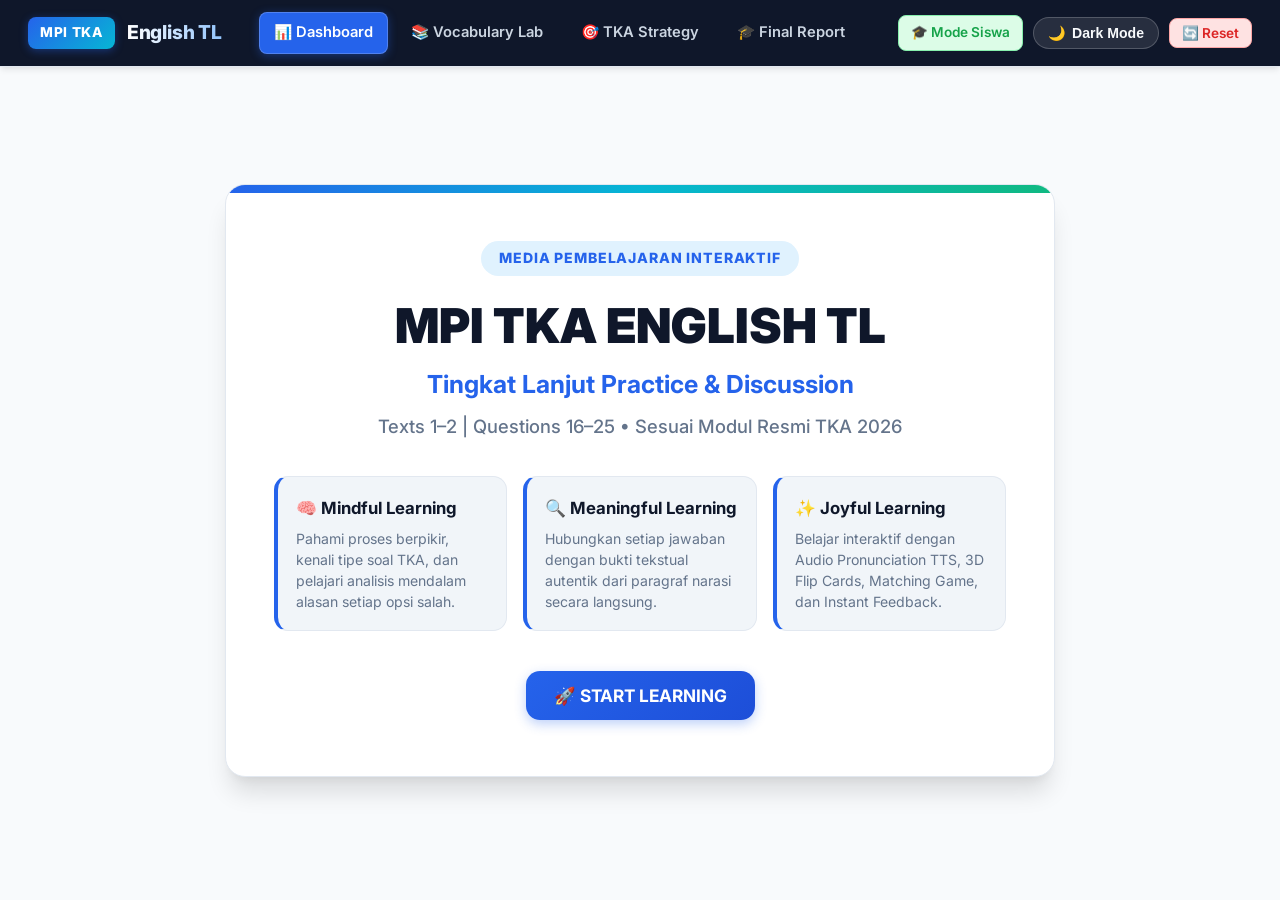
==== index.html @ 9b17f7eb "Initial commit: MPI TKA English TL 2026" ====
<!DOCTYPE html>
<html lang="en" data-theme="light">
<head>
  <meta charset="UTF-8">
  <meta name="viewport" content="width=device-width, initial-scale=1.0">
  <title>MPI TKA ENGLISH TL — Tingkat Lanjut Practice & Discussion (Texts 1–2 | Questions 16–25)</title>
  <meta name="description" content="Media Pembelajaran Interaktif (MPI) TKA Bahasa Inggris Tingkat Lanjut (TL) SMA dengan Kunci Resmi, Bukti Tekstual, dan Analisis Pengecoh Lengkap.">
  
  <!-- Google Fonts: Inter & Merriweather -->
  <link rel="preconnect" href="https://fonts.googleapis.com">
  <link rel="preconnect" href="https://fonts.gstatic.com" crossorigin>
  <link href="https://fonts.googleapis.com/css2?family=Inter:wght@400;500;600;700;800;900&family=Merriweather:ital,wght@0,300;0,400;0,700;1,300;1,400&display=swap" rel="stylesheet">
  
  <!-- Stylesheet -->
  <link rel="stylesheet" href="style.css">
</head>
<body>
  <div class="app-container">
    
    <!-- ==========================================
         TOP NAVIGATION BAR
    ========================================== -->
    <header class="navbar">
      <div class="nav-brand" onclick="setView('dashboard')">
        <span class="brand-badge">MPI TKA</span>
        <span class="brand-title">English TL</span>
      </div>

      <nav>
        <ul class="nav-links">
          <li class="nav-item active" data-view="dashboard" onclick="setView('dashboard')">📊 Dashboard</li>
          <li class="nav-item" data-view="vocab_lab" onclick="setView('vocab_lab')">📚 Vocabulary Lab</li>
          <li class="nav-item" data-view="tka_strategy" onclick="setView('tka_strategy')">🎯 TKA Strategy</li>
          <li class="nav-item" data-view="final_review" onclick="setView('final_review')">🎓 Final Report</li>
        </ul>
      </nav>

      <div class="nav-actions">
        <!-- Switch to Student Mode -->
        <a href="student.html" class="btn btn-success btn-sm" title="Buka Lembar Kerja Mode Siswa (Tanpa Kunci Jawaban & dengan Kolom Alasan)">🎓 Mode Siswa</a>
        <!-- Dark/Light Mode Switcher -->
        <button class="btn-theme-toggle" id="btn-theme-toggle" onclick="toggleTheme()">
          <span id="theme-icon">🌙</span> <span id="theme-label">Dark Mode</span>
        </button>
        <button class="btn btn-danger btn-sm" onclick="openResetModal()">🔄 Reset</button>
      </div>
    </header>

    <!-- ==========================================
         MAIN CONTENT VIEWS
    ========================================== -->
    <main class="main-view">

      <!-- 1. LANDING PAGE VIEW -->
      <section id="view-landing" class="view-section active">
        <div class="hero-container">
          <div class="hero-card">
            <span class="hero-subtitle-tag">MEDIA PEMBELAJARAN INTERAKTIF</span>
            <h1 class="hero-title">MPI TKA ENGLISH TL</h1>
            <h2 class="hero-subtitle">Tingkat Lanjut Practice & Discussion</h2>
            <p class="hero-scope">Texts 1–2 | Questions 16–25 • Sesuai Modul Resmi TKA 2026</p>

            <div class="hero-features-grid">
              <div class="hero-feature-item">
                <h4>🧠 Mindful Learning</h4>
                <p>Pahami proses berpikir, kenali tipe soal TKA, dan pelajari analisis mendalam alasan setiap opsi salah.</p>
              </div>
              <div class="hero-feature-item">
                <h4>🔍 Meaningful Learning</h4>
                <p>Hubungkan setiap jawaban dengan bukti tekstual autentik dari paragraf narasi secara langsung.</p>
              </div>
              <div class="hero-feature-item">
                <h4>✨ Joyful Learning</h4>
                <p>Belajar interaktif dengan Audio Pronunciation TTS, 3D Flip Cards, Matching Game, dan Instant Feedback.</p>
              </div>
            </div>

            <div>
              <button class="btn btn-primary btn-lg" onclick="setView('dashboard')">
                🚀 START LEARNING
              </button>
            </div>
          </div>
        </div>
      </section>

      <!-- 2. DASHBOARD VIEW -->
      <section id="view-dashboard" class="view-section">
        
        <!-- Welcome Hero Banner -->
        <div class="dashboard-hero-banner">
          <div>
            <div class="dash-banner-title">Welcome to MPI TKA English TL (Tingkat Lanjut)</div>
            <p class="dash-banner-subtitle">Kuasai analisis teks TKA Bahasa Inggris Tingkat Lanjut dengan antarmuka side-by-side: teks bacaan di kiri dan soal latihan langsung di kanan.</p>
          </div>
          <div>
            <button class="btn btn-primary btn-lg" style="background: white; color: #1e3a8a;" onclick="openTextWorkspace(1)">
              📖 Start with Text 1 →
            </button>
          </div>
        </div>

        <!-- Developer & Academic Profile Card (Top Position) -->
        <div class="developer-profile-card">
          <div class="dev-profile-header">
            <div class="dev-avatar-box">👨‍🏫</div>
            <div>
              <div class="dev-badge-row">
                <span class="badge badge-blue">Lead Developer & English Assessment Specialist</span>
                <span class="badge badge-green">Certified Educator (Gr.)</span>
              </div>
              <h3 class="dev-name">Muhammad Falahaen Jiddan, M.Pd. Gr.</h3>
              <p class="dev-role">Master of English Education • Instructional Technology Designer</p>
            </div>
          </div>

          <div class="dev-details-grid">
            <div class="dev-detail-item">
              <div class="dev-detail-icon">🏫</div>
              <div>
                <div class="dev-detail-label">Institution / School</div>
                <div class="dev-detail-value">SMA Plus PGRI Cibinong & SMA Plus PGRI Cibinong (Reguler)</div>
              </div>
            </div>

            <div class="dev-detail-item">
              <div class="dev-detail-icon">🎯</div>
              <div>
                <div class="dev-detail-label">Subject & Program</div>
                <div class="dev-detail-value">TKA SMA English Wajib — Narrative Text Competency</div>
              </div>
            </div>

            <div class="dev-detail-item">
              <div class="dev-detail-icon">💡</div>
              <div>
                <div class="dev-detail-label">Pedagogical Framework</div>
                <div class="dev-detail-value">Mindful, Meaningful & Joyful Interactive Learning (HOTS-Aligned)</div>
              </div>
            </div>
          </div>

          <div class="dev-bio-quote">
            "Designed to empower senior high school students with systematic reading strategies, in-depth textual evidence verification, and authentic TKA question mastery through modern interactive technology."
          </div>
        </div>

        <!-- Direct Hub Cards: Vocab Lab & TKA Strategy -->
        <div class="dash-hub-grid">
          <div class="dash-hub-card" onclick="setView('vocab_lab')">
            <div class="hub-card-left">
              <div class="hub-icon-box">📚</div>
              <div>
                <h3 style="font-size: 1.25rem; font-weight: 800; color: var(--text-main); margin-bottom: 4px;">Vocabulary Lab</h3>
                <p style="font-size: 0.9rem; color: var(--text-muted);">60 Kosakata sulit dari Text 1–4, Audio Pengucapan, Flip Cards & Matching Game.</p>
              </div>
            </div>
            <span class="btn btn-outline btn-sm">Open Lab →</span>
          </div>

          <div class="dash-hub-card" onclick="setView('tka_strategy')">
            <div class="hub-card-left">
              <div class="hub-icon-box" style="background: var(--accent-amber-light); color: var(--accent-amber);">🎯</div>
              <div>
                <h3 style="font-size: 1.25rem; font-weight: 800; color: var(--text-main); margin-bottom: 4px;">TKA Strategy Guide</h3>
                <p style="font-size: 0.9rem; color: var(--text-muted);">12 Formula & metode sistematis menjawab tipe soal TKA Narrative.</p>
              </div>
            </div>
            <span class="btn btn-outline btn-sm">View Strategy →</span>
          </div>
        </div>

        <!-- Global Stats Overview -->
        <div class="overview-stats-grid">
          <div class="stat-card">
            <div class="stat-icon">📝</div>
            <div>
              <div class="stat-val" id="stat-total-questions">0/25</div>
              <div class="stat-label">Questions Completed</div>
            </div>
          </div>
          <div class="stat-card">
            <div class="stat-icon">🎯</div>
            <div>
              <div class="stat-val" id="stat-total-accuracy">0%</div>
              <div class="stat-label">Overall Accuracy</div>
            </div>
          </div>
          <div class="stat-card">
            <div class="stat-icon">📖</div>
            <div>
              <div class="stat-val">4 Texts</div>
              <div class="stat-label">Narrative Text Sets</div>
            </div>
          </div>
          <div class="stat-card">
            <div class="stat-icon">📚</div>
            <div>
              <div class="stat-val">60 Words</div>
              <div class="stat-label">Vocabulary Bank</div>
            </div>
          </div>
        </div>

        <!-- 4 Text Modules Grid -->
        <div class="text-cards-grid" id="dashboard-text-cards">
          <!-- Dynamically injected text cards -->
        </div>

        <!-- Learning Modes Hub -->
        <div class="mode-triggers-grid">
          <div>
            <h3 style="font-size: 1.2rem; font-weight: 800; color: var(--text-main); margin-bottom: 4px;">🚀 Complete Exam & Challenge Hub</h3>
            <p style="font-size: 0.92rem; color: var(--text-muted);">Kerjakan simulasi ujian penuh (25 soal), acak urutan soal, atau fokus mendalami soal yang pernah salah.</p>
          </div>
          <div style="display: flex; gap: 12px; flex-wrap: wrap;">
            <button class="btn btn-outline" onclick="startTestMode('random')">🎲 Random Mode</button>
            <button class="btn btn-outline" onclick="startTestMode('review_mistakes')">⚠️ Review Mistakes</button>
            <button class="btn btn-primary" onclick="startTestMode('full_test')">⏱️ Full Test (25 Qs)</button>
          </div>
        </div>

      </section>

      <!-- 3. SIDE-BY-SIDE TEXT WORKSPACE (LEFT: READ TEXT | RIGHT: PRACTICE QUESTIONS) -->
      <section id="view-text_workspace" class="view-section">
        
        <!-- Top Toolbar -->
        <div class="workspace-top-bar">
          <div style="display: flex; align-items: center; gap: 14px;">
            <button class="btn btn-secondary btn-sm" onclick="setView('dashboard')">← Dashboard</button>
            <div id="workspace-text-title" style="font-size: 1.15rem; font-weight: 800; color: var(--text-main);"></div>
          </div>

          <div style="display: flex; align-items: center; gap: 12px;">
            <div class="font-size-control-group">
              <span style="font-size: 0.8rem; font-weight: 700; color: var(--text-muted); margin-right: 4px;">Text Size:</span>
              <button class="btn-font-ctrl" onclick="changeFontSize(-1)">A-</button>
              <button class="btn-font-ctrl" onclick="changeFontSize(0)">Default</button>
              <button class="btn-font-ctrl" onclick="changeFontSize(1)">A+</button>
              <button class="btn-font-ctrl" onclick="toggleFontFamily()" style="margin-left: 6px;">Font: <span id="font-family-label">Serif</span></button>
            </div>
          </div>
        </div>

        <!-- Split Grid Container -->
        <div class="workspace-split-container">
          
          <!-- LEFT PANEL: READING TEXT -->
          <div class="workspace-left-panel" id="workspace-left-reading-panel">
            <h2 class="reading-article-title" id="ws-reading-title"></h2>
            <div class="reading-citation" id="ws-reading-citation"></div>
            <div id="ws-reading-content">
              <!-- Paragraphs injected here -->
            </div>
          </div>

          <!-- RIGHT PANEL: PRACTICE QUESTIONS & INSTANT FEEDBACK -->
          <div class="workspace-right-panel" id="workspace-right-practice-panel">
            
            <div class="practice-header-bar">
              <span style="font-weight: 800; color: var(--text-main); font-size: 1.05rem;">Questions:</span>
              <div class="practice-q-nav" id="ws-practice-q-nav">
                <!-- Pills injected -->
              </div>
            </div>

            <!-- Main Question Canvas -->
            <div id="ws-practice-canvas">
              <!-- Question or Review Injected -->
            </div>

          </div>

        </div>
      </section>

      <!-- 4. GLOBAL VOCABULARY LAB VIEW -->
      <section id="view-vocab_lab" class="view-section">
        <div class="global-vocab-container">
          
          <div style="background: var(--bg-card); padding: 24px 30px; border-radius: 14px; border: 1px solid var(--border-color); display: flex; justify-content: space-between; align-items: center; flex-wrap: wrap; gap: 16px;">
            <div>
              <h2 style="font-size: 1.6rem; font-weight: 900; color: var(--text-main); margin-bottom: 4px;">📚 Vocabulary Lab</h2>
              <p style="font-size: 0.95rem; color: var(--text-muted);">Eksplorasi 60 kosakata pilihan dari Text 1 hingga Text 4 lengkap dengan audio pengucapan & latihan interaktif.</p>
            </div>
            <button class="btn btn-secondary btn-sm" onclick="setView('dashboard')">← Back to Dashboard</button>
          </div>

          <!-- Filter by Text -->
          <div class="vocab-filter-pills">
            <button class="vocab-filter-pill active" data-textfilter="all" onclick="filterVocabByText('all')">All Texts (60 Words)</button>
            <button class="vocab-filter-pill" data-textfilter="1" onclick="filterVocabByText(1)">Text 1: Naka Cave (15)</button>
            <button class="vocab-filter-pill" data-textfilter="2" onclick="filterVocabByText(2)">Text 2: Miller's Daughter (15)</button>
            <button class="vocab-filter-pill" data-textfilter="3" onclick="filterVocabByText(3)">Text 3: Nightingale & Owl (15)</button>
            <button class="vocab-filter-pill" data-textfilter="4" onclick="filterVocabByText(4)">Text 4: Descent of Inanna (15)</button>
          </div>

          <!-- Activity Nav -->
          <div class="vocab-activity-nav">
            <button class="vocab-mode-btn active" data-mode="flipcard" onclick="setGlobalVocabActivity('flipcard')">🎴 Activity 1: Flip Cards</button>
            <button class="vocab-mode-btn" data-mode="matching" onclick="setGlobalVocabActivity('matching')">🧩 Activity 2: Match the Word</button>
            <button class="vocab-mode-btn" data-mode="context" onclick="setGlobalVocabActivity('context')">💡 Activity 3: Context Challenge</button>
            <button class="vocab-mode-btn" data-mode="list" onclick="setGlobalVocabActivity('list')">📋 Word Master Table</button>
          </div>

          <!-- Content Canvas -->
          <div id="global-vocab-content-area"></div>

        </div>
      </section>

      <!-- 5. GLOBAL TKA STRATEGY VIEW -->
      <section id="view-tka_strategy" class="view-section">
        <div class="strategy-container">
          
          <div style="background: var(--bg-card); padding: 24px 30px; border-radius: 14px; border: 1px solid var(--border-color); display: flex; justify-content: space-between; align-items: center; flex-wrap: wrap; gap: 16px;">
            <div>
              <h2 style="font-size: 1.6rem; font-weight: 900; color: var(--text-main); margin-bottom: 4px;">🎯 TKA Strategy & Question Formulas</h2>
              <p style="font-size: 0.95rem; color: var(--text-muted);">Panduan metode dan formula berpikir sistematis untuk 12 jenis soal TKA Bahasa Inggris SMA.</p>
            </div>
            <button class="btn btn-secondary btn-sm" onclick="setView('dashboard')">← Back to Dashboard</button>
          </div>

          <div class="strategy-grid" id="global-strategy-cards-container">
            <!-- 12 Strategy cards injected here -->
          </div>

        </div>
      </section>

      <!-- 6. FINAL TKA REVIEW & REPORT -->
      <section id="view-final_review" class="view-section">
        <div id="final-review-container">
          <!-- Injected dynamically -->
        </div>
      </section>

      <!-- 7. FULL TEST / CHALLENGE MODE -->
      <section id="view-full_test" class="view-section">
        <div id="full-test-container" style="max-width: 980px; margin: 0 auto;">
          <!-- Injected dynamically -->
        </div>
      </section>

    </main>

    <!-- ==========================================
         MODALS & OVERLAYS
    ========================================== -->
    <div class="modal-overlay" id="reset-confirm-modal">
      <div class="modal-content">
        <h3 style="font-size: 1.35rem; font-weight: 800; color: var(--accent-red); margin-bottom: 12px;">⚠️ Reset Learning Progress?</h3>
        <p style="font-size: 0.95rem; color: var(--text-secondary); margin-bottom: 24px; line-height: 1.6;">
          Are you sure you want to reset all your learning progress, answered questions, and scores? This action cannot be undone.
        </p>
        <div style="display: flex; justify-content: flex-end; gap: 12px;">
          <button class="btn btn-secondary" onclick="closeModal('reset-confirm-modal')">Cancel</button>
          <button class="btn btn-danger" onclick="confirmResetProgress()">Yes, Reset Everything</button>
        </div>
      </div>
    </div>

    <div class="modal-overlay" id="generic-modal">
      <div class="modal-content" style="max-width: 760px;">
        <div style="display: flex; justify-content: space-between; align-items: center; margin-bottom: 16px;">
          <h3 id="generic-modal-title" style="font-size: 1.3rem; font-weight: 800; color: var(--text-main);"></h3>
          <button class="btn btn-secondary btn-sm" onclick="closeModal('generic-modal')">✕</button>
        </div>
        <div id="generic-modal-body"></div>
      </div>
    </div>

    <!-- Toast Notification Container -->
    <div class="toast-container" id="toast-container"></div>

  </div>

  <!-- JavaScript Modules -->
  <script src="data.js"></script>
  <script src="app.js"></script>
</body>
</html>
---- style.css ----
/* ==========================================
   MPI TKA BAHASA INGGRIS - NARRATIVE TEXT
   STYLESHEET (style.css)
   Clean, Academic, Modern, Responsive 16:9 UI
   Split Workspace: Text on Left, Questions on Right
========================================== */

:root {
  /* Common Accents */
  --academic-blue: #2563eb;
  --academic-blue-light: #3b82f6;
  --academic-blue-dark: #1d4ed8;
  --accent-cyan: #0ea5e9;
  --accent-cyan-light: #e0f2fe;
  --accent-teal: #0d9488;
  --accent-amber: #d97706;
  --accent-amber-light: #fef3c7;
  --accent-red: #dc2626;
  --accent-red-light: #fee2e2;
  --accent-green: #16a34a;
  --accent-green-light: #dcfce7;
  --accent-purple: #9333ea;
  --accent-purple-light: #f3e8ff;

  /* LIGHT THEME VARIABLES */
  --bg-main: #f8fafc;
  --bg-card: #ffffff;
  --bg-card-alt: #f1f5f9;
  --bg-card-hover: #f8fafc;
  --bg-nav: #0f172a;
  --border-color: #e2e8f0;
  --border-focus: #3b82f6;

  --text-main: #0f172a;
  --text-secondary: #334155;
  --text-muted: #64748b;
  --text-light: #f8fafc;

  --reading-bg: #ffffff;
  --reading-text: #1e293b;
  --reading-border: #e2e8f0;
  --reading-p-num-bg: #e0f2fe;
  --reading-p-num-text: #0369a1;

  --shadow-sm: 0 1px 3px rgba(0,0,0,0.06), 0 1px 2px rgba(0,0,0,0.04);
  --shadow-md: 0 4px 6px -1px rgba(0,0,0,0.08), 0 2px 4px -2px rgba(0,0,0,0.05);
  --shadow-lg: 0 10px 15px -3px rgba(0,0,0,0.1), 0 4px 6px -4px rgba(0,0,0,0.05);
  --shadow-xl: 0 20px 25px -5px rgba(0,0,0,0.12), 0 8px 10px -6px rgba(0,0,0,0.06);

  --radius-sm: 8px;
  --radius-md: 14px;
  --radius-lg: 20px;
  --radius-full: 9999px;

  --font-sans: 'Inter', -apple-system, BlinkMacSystemFont, 'Segoe UI', Roboto, Helvetica, Arial, sans-serif;
  --font-serif: 'Merriweather', Georgia, serif;
}

/* ==========================================
   DARK THEME VARIABLES
========================================== */
[data-theme="dark"] {
  --bg-main: #0b0f19;
  --bg-card: #131b2e;
  --bg-card-alt: #1e293b;
  --bg-card-hover: #1c263c;
  --bg-nav: #070a12;
  --border-color: #27354f;
  --border-focus: #60a5fa;

  --text-main: #f1f5f9;
  --text-secondary: #cbd5e1;
  --text-muted: #94a3b8;
  --text-light: #ffffff;

  --reading-bg: #111827;
  --reading-text: #f3f4f6;
  --reading-border: #1f2937;
  --reading-p-num-bg: #1e3a8a;
  --reading-p-num-text: #93c5fd;

  --accent-cyan-light: #082f49;
  --accent-amber-light: #451a03;
  --accent-red-light: #450a0a;
  --accent-green-light: #052e16;
  --accent-purple-light: #3b0764;

  --shadow-sm: 0 1px 3px rgba(0,0,0,0.4);
  --shadow-md: 0 4px 8px rgba(0,0,0,0.5);
  --shadow-lg: 0 10px 20px rgba(0,0,0,0.6);
  --shadow-xl: 0 20px 30px rgba(0,0,0,0.7);
}

* {
  margin: 0;
  padding: 0;
  box-sizing: border-box;
  transition: background-color 0.2s ease, border-color 0.2s ease, color 0.2s ease;
}

body {
  font-family: var(--font-sans);
  background-color: var(--bg-main);
  color: var(--text-main);
  line-height: 1.6;
  font-size: 16px;
  overflow-x: hidden;
  -webkit-font-smoothing: antialiased;
}

.app-container {
  min-height: 100vh;
  display: flex;
  flex-direction: column;
}

/* ==========================================
   NAVBAR
========================================== */
.navbar {
  background-color: var(--bg-nav);
  color: var(--text-light);
  padding: 12px 28px;
  display: flex;
  align-items: center;
  justify-content: space-between;
  box-shadow: var(--shadow-md);
  position: sticky;
  top: 0;
  z-index: 100;
  border-bottom: 1px solid var(--border-color);
}

.nav-brand {
  display: flex;
  align-items: center;
  gap: 12px;
  cursor: pointer;
}

.brand-badge {
  background: linear-gradient(135deg, #2563eb, #06b6d4);
  color: white;
  font-weight: 800;
  font-size: 0.85rem;
  padding: 5px 12px;
  border-radius: var(--radius-sm);
  letter-spacing: 0.05em;
  box-shadow: 0 2px 8px rgba(37, 99, 235, 0.4);
}

.brand-title {
  font-size: 1.2rem;
  font-weight: 800;
  letter-spacing: -0.01em;
  background: linear-gradient(90deg, #ffffff, #93c5fd);
  -webkit-background-clip: text;
  -webkit-text-fill-color: transparent;
}

.nav-links {
  display: flex;
  align-items: center;
  gap: 8px;
  list-style: none;
}

.nav-item {
  display: inline-flex;
  align-items: center;
  gap: 6px;
  padding: 8px 14px;
  border-radius: var(--radius-sm);
  color: #cbd5e1;
  font-weight: 600;
  font-size: 0.92rem;
  cursor: pointer;
  border: 1px solid transparent;
  user-select: none;
}

.nav-item:hover {
  color: white;
  background-color: rgba(255, 255, 255, 0.08);
}

.nav-item.active {
  color: white;
  background-color: var(--academic-blue);
  border-color: rgba(255, 255, 255, 0.2);
  box-shadow: 0 2px 10px rgba(37, 99, 235, 0.4);
}

.nav-actions {
  display: flex;
  align-items: center;
  gap: 10px;
}

.btn-theme-toggle {
  background: rgba(255, 255, 255, 0.1);
  color: var(--text-light);
  border: 1px solid rgba(255, 255, 255, 0.2);
  padding: 7px 14px;
  border-radius: var(--radius-full);
  font-size: 0.88rem;
  font-weight: 600;
  cursor: pointer;
  display: inline-flex;
  align-items: center;
  gap: 6px;
}

.btn-theme-toggle:hover {
  background: rgba(255, 255, 255, 0.2);
  transform: translateY(-1px);
}

/* ==========================================
   BUTTONS & BADGES
========================================== */
.btn {
  display: inline-flex;
  align-items: center;
  justify-content: center;
  gap: 8px;
  padding: 10px 18px;
  font-size: 0.95rem;
  font-weight: 600;
  border-radius: var(--radius-md);
  border: none;
  cursor: pointer;
  font-family: inherit;
  user-select: none;
  text-decoration: none;
  transition: all 0.2s cubic-bezier(0.4, 0, 0.2, 1);
}

.btn-primary {
  background: linear-gradient(135deg, #2563eb, #1d4ed8);
  color: white;
  box-shadow: 0 4px 12px rgba(37, 99, 235, 0.3);
}

.btn-primary:hover {
  background: linear-gradient(135deg, #3b82f6, #2563eb);
  transform: translateY(-2px);
  box-shadow: 0 6px 16px rgba(37, 99, 235, 0.45);
}

.btn-secondary {
  background-color: var(--bg-card-alt);
  color: var(--text-main);
  border: 1px solid var(--border-color);
}

.btn-secondary:hover {
  background-color: var(--border-color);
  transform: translateY(-1px);
}

.btn-outline {
  background-color: transparent;
  border: 1.5px solid var(--academic-blue);
  color: var(--academic-blue);
}

.btn-outline:hover {
  background-color: var(--accent-cyan-light);
  transform: translateY(-1px);
}

.btn-danger {
  background-color: var(--accent-red-light);
  color: var(--accent-red);
  border: 1px solid #fca5a5;
}

.btn-danger:hover {
  background-color: #fee2e2;
  transform: translateY(-1px);
}

.btn-success {
  background-color: var(--accent-green-light);
  color: var(--accent-green);
  border: 1px solid #86efac;
}

.btn-success:hover {
  background-color: #bbf7d0;
  transform: translateY(-1px);
}

.btn-sm {
  padding: 6px 12px;
  font-size: 0.85rem;
  border-radius: var(--radius-sm);
}

.btn-lg {
  padding: 14px 28px;
  font-size: 1.08rem;
  border-radius: var(--radius-md);
  font-weight: 700;
}

.badge {
  display: inline-flex;
  align-items: center;
  gap: 5px;
  padding: 4px 10px;
  border-radius: var(--radius-full);
  font-size: 0.78rem;
  font-weight: 700;
  letter-spacing: 0.04em;
  text-transform: uppercase;
}

.badge-blue { background: var(--accent-cyan-light); color: var(--academic-blue); }
.badge-green { background: var(--accent-green-light); color: var(--accent-green); }
.badge-amber { background: var(--accent-amber-light); color: var(--accent-amber); }
.badge-purple { background: var(--accent-purple-light); color: var(--accent-purple); }
.badge-cyan { background: var(--accent-cyan-light); color: #0284c7; }
.badge-gray { background: var(--bg-card-alt); color: var(--text-muted); }

/* ==========================================
   MAIN VIEWS CONTAINER
========================================== */
.main-view {
  flex: 1;
  padding: 24px 32px;
  max-width: 1480px;
  margin: 0 auto;
  width: 100%;
}

.view-section {
  display: none;
  animation: fadeIn 0.25s ease forwards;
}

.view-section.active {
  display: block;
}

@keyframes fadeIn {
  from { opacity: 0; transform: translateY(8px); }
  to { opacity: 1; transform: translateY(0); }
}

/* ==========================================
   LANDING HERO VIEW
========================================== */
.hero-container {
  display: flex;
  flex-direction: column;
  align-items: center;
  justify-content: center;
  text-align: center;
  min-height: calc(100vh - 120px);
  padding: 30px 20px;
}

.hero-card {
  background: var(--bg-card);
  border-radius: var(--radius-lg);
  padding: 56px 48px;
  max-width: 900px;
  box-shadow: var(--shadow-xl);
  border: 1px solid var(--border-color);
  position: relative;
  overflow: hidden;
}

.hero-card::before {
  content: '';
  position: absolute;
  top: 0;
  left: 0;
  right: 0;
  height: 8px;
  background: linear-gradient(90deg, #2563eb, #06b6d4, #10b981);
}

.hero-subtitle-tag {
  display: inline-block;
  background: var(--accent-cyan-light);
  color: var(--academic-blue);
  font-weight: 800;
  font-size: 0.88rem;
  padding: 6px 18px;
  border-radius: var(--radius-full);
  margin-bottom: 22px;
  letter-spacing: 0.06em;
}

.hero-title {
  font-size: 3rem;
  font-weight: 900;
  color: var(--text-main);
  line-height: 1.15;
  margin-bottom: 12px;
}

.hero-subtitle {
  font-size: 1.55rem;
  font-weight: 700;
  color: var(--academic-blue);
  margin-bottom: 8px;
}

.hero-scope {
  font-size: 1.15rem;
  color: var(--text-muted);
  font-weight: 500;
  margin-bottom: 34px;
}

.hero-features-grid {
  display: grid;
  grid-template-columns: repeat(auto-fit, minmax(220px, 1fr));
  gap: 16px;
  margin-bottom: 40px;
  text-align: left;
}

.hero-feature-item {
  background: var(--bg-card-alt);
  padding: 18px;
  border-radius: var(--radius-md);
  border: 1px solid var(--border-color);
  border-left: 4px solid var(--academic-blue);
}

.hero-feature-item h4 {
  font-size: 1.05rem;
  color: var(--text-main);
  margin-bottom: 6px;
}

.hero-feature-item p {
  font-size: 0.88rem;
  color: var(--text-muted);
  line-height: 1.5;
}

/* ==========================================
   DASHBOARD VIEW
========================================== */
.dashboard-hero-banner {
  background: linear-gradient(135deg, #1e3a8a, #0f172a);
  color: white;
  border-radius: var(--radius-lg);
  padding: 32px 36px;
  margin-bottom: 28px;
  box-shadow: var(--shadow-lg);
  display: flex;
  align-items: center;
  justify-content: space-between;
  flex-wrap: wrap;
  gap: 20px;
  position: relative;
  overflow: hidden;
}

.dashboard-hero-banner::after {
  content: '';
  position: absolute;
  top: -50%;
  right: -10%;
  width: 300px;
  height: 300px;
  background: radial-gradient(circle, rgba(56, 189, 248, 0.25) 0%, rgba(56, 189, 248, 0) 70%);
  border-radius: 50%;
}

.dash-banner-title {
  font-size: 1.85rem;
  font-weight: 900;
  margin-bottom: 6px;
  background: linear-gradient(90deg, #ffffff, #93c5fd);
  -webkit-background-clip: text;
  -webkit-text-fill-color: transparent;
}

.dash-banner-subtitle {
  font-size: 1.05rem;
  color: #cbd5e1;
  max-width: 650px;
}

/* Dashboard Quick Hub Cards (Vocab & Strategy Direct Links) */
.dash-hub-grid {
  display: grid;
  grid-template-columns: 1fr 1fr;
  gap: 20px;
  margin-bottom: 30px;
}

.dash-hub-card {
  background: var(--bg-card);
  border-radius: var(--radius-md);
  border: 1px solid var(--border-color);
  padding: 24px 28px;
  display: flex;
  align-items: center;
  justify-content: space-between;
  box-shadow: var(--shadow-sm);
  cursor: pointer;
  transition: transform 0.2s ease, box-shadow 0.2s ease, border-color 0.2s ease;
}

.dash-hub-card:hover {
  transform: translateY(-3px);
  box-shadow: var(--shadow-md);
  border-color: var(--academic-blue);
}

.hub-card-left {
  display: flex;
  align-items: center;
  gap: 18px;
}

.hub-icon-box {
  width: 58px;
  height: 58px;
  border-radius: var(--radius-md);
  display: flex;
  align-items: center;
  justify-content: center;
  font-size: 1.8rem;
  background: var(--accent-cyan-light);
  color: var(--academic-blue);
}

/* Stats Cards */
.overview-stats-grid {
  display: grid;
  grid-template-columns: repeat(auto-fit, minmax(220px, 1fr));
  gap: 20px;
  margin-bottom: 32px;
}

.stat-card {
  background: var(--bg-card);
  padding: 22px 24px;
  border-radius: var(--radius-md);
  border: 1px solid var(--border-color);
  box-shadow: var(--shadow-sm);
  display: flex;
  align-items: center;
  gap: 18px;
  transition: transform 0.2s ease, box-shadow 0.2s ease;
}

.stat-card:hover {
  transform: translateY(-2px);
  box-shadow: var(--shadow-md);
  border-color: var(--academic-blue);
}

.stat-icon {
  width: 56px;
  height: 56px;
  border-radius: var(--radius-md);
  display: flex;
  align-items: center;
  justify-content: center;
  font-size: 1.6rem;
  background: var(--accent-cyan-light);
  color: var(--academic-blue);
  flex-shrink: 0;
}

.stat-val {
  font-size: 1.7rem;
  font-weight: 900;
  color: var(--text-main);
  line-height: 1.1;
}

.stat-label {
  font-size: 0.88rem;
  color: var(--text-muted);
  font-weight: 600;
  margin-top: 2px;
}

/* 4 Text Cards */
.text-cards-grid {
  display: grid;
  grid-template-columns: repeat(auto-fit, minmax(310px, 1fr));
  gap: 24px;
  margin-bottom: 36px;
}

.text-module-card {
  background: var(--bg-card);
  border-radius: var(--radius-md);
  border: 1px solid var(--border-color);
  box-shadow: var(--shadow-md);
  padding: 24px;
  display: flex;
  flex-direction: column;
  justify-content: space-between;
  transition: transform 0.2s ease, box-shadow 0.2s ease, border-color 0.2s ease;
  position: relative;
  overflow: hidden;
}

.text-module-card:hover {
  transform: translateY(-4px);
  box-shadow: var(--shadow-lg);
  border-color: var(--academic-blue);
}

.card-theme-bar {
  position: absolute;
  top: 0;
  left: 0;
  right: 0;
  height: 4px;
}

.theme-bar-1 { background: linear-gradient(90deg, #f59e0b, #ef4444); }
.theme-bar-2 { background: linear-gradient(90deg, #3b82f6, #8b5cf6); }
.theme-bar-3 { background: linear-gradient(90deg, #10b981, #06b6d4); }
.theme-bar-4 { background: linear-gradient(90deg, #ec4899, #6366f1); }

.card-top {
  display: flex;
  justify-content: space-between;
  align-items: center;
  margin-bottom: 12px;
  margin-top: 4px;
}

.text-module-title {
  font-size: 1.25rem;
  font-weight: 800;
  color: var(--text-main);
  margin-bottom: 6px;
  line-height: 1.35;
}

.text-module-genre {
  font-size: 0.82rem;
  color: var(--academic-blue);
  font-weight: 700;
  margin-bottom: 10px;
  text-transform: uppercase;
  letter-spacing: 0.03em;
}

.text-module-excerpt {
  font-size: 0.9rem;
  color: var(--text-secondary);
  line-height: 1.5;
  margin-bottom: 18px;
  font-family: var(--font-serif);
  font-style: italic;
  display: -webkit-box;
  -webkit-line-clamp: 2;
  -webkit-box-orient: vertical;
  overflow: hidden;
}

.card-meta-chips {
  display: flex;
  gap: 8px;
  flex-wrap: wrap;
  margin-bottom: 16px;
}

.meta-chip {
  background: var(--bg-card-alt);
  padding: 4px 10px;
  border-radius: var(--radius-sm);
  font-size: 0.8rem;
  color: var(--text-muted);
  font-weight: 600;
}

.card-progress-bar {
  height: 8px;
  background: var(--bg-card-alt);
  border-radius: var(--radius-full);
  overflow: hidden;
  margin-bottom: 18px;
}

.card-progress-fill {
  height: 100%;
  background: linear-gradient(90deg, #3b82f6, #10b981);
  width: 0%;
  transition: width 0.4s ease;
}

.card-footer {
  display: flex;
  justify-content: space-between;
  align-items: center;
  padding-top: 16px;
  border-top: 1px solid var(--border-color);
  gap: 8px;
}

.mode-triggers-grid {
  background: var(--bg-card);
  border-radius: var(--radius-md);
  padding: 26px 30px;
  border: 1px solid var(--border-color);
  box-shadow: var(--shadow-sm);
  display: flex;
  align-items: center;
  justify-content: space-between;
  flex-wrap: wrap;
  gap: 20px;
}

/* ==========================================
   DEVELOPER & CURRICULUM PROFILE CARD
========================================== */
.developer-profile-card {
  background: var(--bg-card);
  border-radius: var(--radius-lg);
  border: 1px solid var(--border-color);
  box-shadow: var(--shadow-md);
  padding: 32px 36px;
  margin-top: 0;
  margin-bottom: 28px;
  position: relative;
  overflow: hidden;
}

.developer-profile-card::before {
  content: '';
  position: absolute;
  top: 0;
  left: 0;
  right: 0;
  height: 5px;
  background: linear-gradient(90deg, #1d4ed8, #0ea5e9, #10b981);
}

.dev-profile-header {
  display: flex;
  align-items: center;
  gap: 20px;
  flex-wrap: wrap;
  margin-bottom: 24px;
}

.dev-avatar-box {
  width: 70px;
  height: 70px;
  border-radius: var(--radius-md);
  background: linear-gradient(135deg, #1e40af, #0284c7);
  color: white;
  display: flex;
  align-items: center;
  justify-content: center;
  font-size: 2.2rem;
  box-shadow: 0 4px 14px rgba(30, 64, 175, 0.35);
  flex-shrink: 0;
}

.dev-badge-row {
  display: flex;
  gap: 8px;
  flex-wrap: wrap;
  margin-bottom: 6px;
}

.dev-name {
  font-size: 1.45rem;
  font-weight: 900;
  color: var(--text-main);
  margin: 4px 0 3px 0;
  letter-spacing: -0.01em;
}

.dev-role {
  font-size: 0.92rem;
  color: var(--academic-blue);
  font-weight: 700;
}

.dev-details-grid {
  display: grid;
  grid-template-columns: repeat(auto-fit, minmax(260px, 1fr));
  gap: 16px;
  margin-bottom: 22px;
}

.dev-detail-item {
  background: var(--bg-card-alt);
  padding: 16px 20px;
  border-radius: var(--radius-md);
  border: 1px solid var(--border-color);
  display: flex;
  align-items: flex-start;
  gap: 14px;
}

.dev-detail-icon {
  font-size: 1.4rem;
  line-height: 1;
  margin-top: 2px;
}

.dev-detail-label {
  font-size: 0.78rem;
  font-weight: 800;
  color: var(--text-muted);
  text-transform: uppercase;
  letter-spacing: 0.05em;
  margin-bottom: 3px;
}

.dev-detail-value {
  font-size: 0.95rem;
  font-weight: 700;
  color: var(--text-main);
  line-height: 1.45;
}

.dev-bio-quote {
  background: var(--accent-cyan-light);
  border-left: 4px solid var(--academic-blue);
  padding: 16px 20px;
  border-radius: var(--radius-sm);
  font-size: 0.92rem;
  color: var(--text-secondary);
  font-style: italic;
  line-height: 1.6;
}

/* ==========================================
   SIDE-BY-SIDE SPLIT WORKSPACE
   (Left: Read the Text | Right: Practice Questions)
========================================== */
.workspace-top-bar {
  background: var(--bg-card);
  border-radius: var(--radius-md);
  padding: 14px 24px;
  border: 1px solid var(--border-color);
  box-shadow: var(--shadow-sm);
  margin-bottom: 18px;
  display: flex;
  justify-content: space-between;
  align-items: center;
  flex-wrap: wrap;
  gap: 12px;
}

.workspace-split-container {
  display: grid;
  grid-template-columns: 1.15fr 1fr;
  gap: 24px;
  align-items: stretch;
  min-height: calc(100vh - 200px);
}

/* LEFT PANEL: READING TEXT */
.workspace-left-panel {
  background: var(--reading-bg);
  border-radius: var(--radius-md);
  border: 1px solid var(--reading-border);
  box-shadow: var(--shadow-md);
  padding: 32px 36px;
  overflow-y: auto;
  max-height: calc(100vh - 200px);
  position: relative;
}

.reading-top-toolbar {
  display: flex;
  justify-content: space-between;
  align-items: center;
  margin-bottom: 18px;
  padding-bottom: 12px;
  border-bottom: 1px solid var(--border-color);
  flex-wrap: wrap;
  gap: 10px;
}

.font-size-control-group {
  display: flex;
  align-items: center;
  gap: 6px;
  background: var(--bg-card-alt);
  padding: 4px 8px;
  border-radius: var(--radius-sm);
  border: 1px solid var(--border-color);
}

.btn-font-ctrl {
  background: var(--bg-card);
  border: 1px solid var(--border-color);
  color: var(--text-main);
  padding: 3px 10px;
  border-radius: 4px;
  font-weight: 700;
  font-size: 0.85rem;
  cursor: pointer;
}

.btn-font-ctrl:hover {
  background: var(--academic-blue);
  color: white;
  border-color: var(--academic-blue);
}

.reading-article-title {
  font-size: 1.55rem;
  font-weight: 900;
  color: var(--text-main);
  margin-bottom: 6px;
  line-height: 1.3;
}

.reading-citation {
  font-size: 0.85rem;
  color: var(--text-muted);
  font-style: italic;
  margin-bottom: 22px;
}

.reading-paragraph {
  font-family: var(--font-serif);
  font-size: 1.15rem;
  line-height: 1.95;
  color: var(--reading-text);
  margin-bottom: 24px;
  position: relative;
  padding-left: 36px;
}

.p-number {
  position: absolute;
  left: 0;
  top: 4px;
  font-family: var(--font-sans);
  font-size: 0.75rem;
  font-weight: 800;
  color: var(--reading-p-num-text);
  background: var(--reading-p-num-bg);
  padding: 2px 8px;
  border-radius: var(--radius-sm);
  user-select: none;
}

/* Textual Evidence Pulse Spotlight */
.evidence-highlight-target {
  background-color: #fef08a !important;
  color: #1e293b !important;
  box-shadow: 0 0 0 3px #f59e0b, 0 6px 18px rgba(245, 158, 11, 0.45);
  border-radius: 6px;
  padding: 4px 8px;
  animation: pulseTarget 1.5s infinite;
  display: inline;
}

@keyframes pulseTarget {
  0% { box-shadow: 0 0 0 2px #f59e0b; }
  50% { box-shadow: 0 0 0 8px rgba(245, 158, 11, 0.4); }
  100% { box-shadow: 0 0 0 2px #f59e0b; }
}

.evidence-badge-tag {
  display: inline-block;
  background: #f59e0b;
  color: white;
  font-size: 0.72rem;
  font-weight: 900;
  padding: 2px 8px;
  border-radius: 4px;
  margin-right: 6px;
  text-transform: uppercase;
  vertical-align: middle;
}

/* RIGHT PANEL: PRACTICE QUESTIONS & FEEDBACK */
.workspace-right-panel {
  background: var(--bg-card);
  border-radius: var(--radius-md);
  border: 1px solid var(--border-color);
  box-shadow: var(--shadow-md);
  padding: 28px 32px;
  overflow-y: auto;
  max-height: calc(100vh - 200px);
}

.practice-header-bar {
  display: flex;
  justify-content: space-between;
  align-items: center;
  margin-bottom: 20px;
  flex-wrap: wrap;
  gap: 10px;
}

.practice-q-nav {
  display: flex;
  gap: 8px;
  flex-wrap: wrap;
}

.q-nav-pill {
  width: 38px;
  height: 38px;
  border-radius: var(--radius-sm);
  border: 1px solid var(--border-color);
  background: var(--bg-card-alt);
  color: var(--text-main);
  font-weight: 800;
  font-size: 0.92rem;
  cursor: pointer;
  transition: all 0.15s ease;
}

.q-nav-pill:hover {
  border-color: var(--academic-blue);
}

.q-nav-pill.active {
  background: var(--academic-blue);
  color: white;
  border-color: var(--academic-blue);
  box-shadow: 0 2px 8px rgba(37, 99, 235, 0.4);
}

.q-nav-pill.answered-correct {
  background: var(--accent-green);
  color: white;
  border-color: var(--accent-green);
}

.q-nav-pill.answered-incorrect {
  background: var(--accent-red);
  color: white;
  border-color: var(--accent-red);
}

.q-badge-row {
  display: flex;
  justify-content: space-between;
  align-items: center;
  margin-bottom: 16px;
}

.q-title-text {
  font-size: 1.25rem;
  font-weight: 700;
  color: var(--text-main);
  line-height: 1.55;
  margin-bottom: 24px;
  white-space: pre-line;
}

/* Options List */
.options-list {
  display: flex;
  flex-direction: column;
  gap: 12px;
  margin-bottom: 26px;
}

.option-card {
  display: flex;
  align-items: flex-start;
  gap: 14px;
  padding: 14px 18px;
  border-radius: var(--radius-md);
  border: 2px solid var(--border-color);
  background: var(--bg-card);
  cursor: pointer;
  transition: all 0.15s ease;
  user-select: none;
}

.option-card:hover {
  border-color: var(--academic-blue-light);
  background: var(--bg-card-hover);
}

.option-card.selected {
  border-color: var(--academic-blue);
  background: var(--accent-cyan-light);
}

.opt-radio-circle {
  width: 22px;
  height: 22px;
  border-radius: 50%;
  border: 2px solid var(--text-muted);
  display: flex;
  align-items: center;
  justify-content: center;
  margin-top: 2px;
  flex-shrink: 0;
}

.option-card.selected .opt-radio-circle {
  border-color: var(--academic-blue);
}

.option-card.selected .opt-radio-circle::after {
  content: '';
  width: 10px;
  height: 10px;
  border-radius: 50%;
  background: var(--academic-blue);
}

.opt-text {
  font-size: 1rem;
  color: var(--text-main);
}

/* Interactive Table */
.interactive-table-wrapper {
  overflow-x: auto;
  margin-bottom: 26px;
}

.interactive-table {
  width: 100%;
  border-collapse: collapse;
  border-radius: var(--radius-md);
  overflow: hidden;
  border: 1px solid var(--border-color);
  background: var(--bg-card);
}

.interactive-table th, .interactive-table td {
  padding: 14px 16px;
  border-bottom: 1px solid var(--border-color);
  color: var(--text-main);
}

.interactive-table th {
  background: var(--bg-card-alt);
  font-weight: 800;
  text-align: left;
}

.interactive-table td.center-align {
  text-align: center;
}

.choice-radio-cell {
  cursor: pointer;
}

/* Checkbox Cards */
.checkbox-option-card {
  display: flex;
  align-items: flex-start;
  gap: 14px;
  padding: 14px 18px;
  border-radius: var(--radius-md);
  border: 2px solid var(--border-color);
  background: var(--bg-card);
  cursor: pointer;
  margin-bottom: 10px;
  transition: all 0.15s ease;
  user-select: none;
}

.checkbox-option-card:hover {
  border-color: var(--academic-blue-light);
  background: var(--bg-card-hover);
}

.checkbox-option-card.selected {
  border-color: var(--academic-blue);
  background: var(--accent-cyan-light);
}

.custom-checkbox-box {
  width: 22px;
  height: 22px;
  border-radius: 6px;
  border: 2px solid var(--text-muted);
  display: flex;
  align-items: center;
  justify-content: center;
  margin-top: 2px;
  flex-shrink: 0;
  font-size: 0.95rem;
  font-weight: 900;
}

.checkbox-option-card.selected .custom-checkbox-box {
  background: var(--academic-blue);
  border-color: var(--academic-blue);
  color: white;
}

.q-action-footer {
  display: flex;
  justify-content: space-between;
  align-items: center;
  padding-top: 20px;
  border-top: 1px solid var(--border-color);
  flex-wrap: wrap;
  gap: 10px;
}

/* Feedback Box */
.feedback-container {
  margin-top: 24px;
  border-radius: var(--radius-md);
  border: 1px solid var(--border-color);
  overflow: hidden;
  animation: slideDown 0.3s ease;
}

@keyframes slideDown {
  from { opacity: 0; transform: translateY(-10px); }
  to { opacity: 1; transform: translateY(0); }
}

.feedback-banner {
  padding: 16px 20px;
  display: flex;
  align-items: center;
  justify-content: space-between;
}

.banner-correct {
  background: var(--accent-green-light);
  color: var(--accent-green);
  border-bottom: 1px solid #86efac;
}

.banner-incorrect {
  background: var(--accent-red-light);
  color: var(--accent-red);
  border-bottom: 1px solid #fca5a5;
}

.feedback-banner-title {
  font-size: 1.15rem;
  font-weight: 800;
  display: flex;
  align-items: center;
  gap: 8px;
}

.discussion-details-box {
  background: var(--bg-card);
  padding: 24px;
  display: flex;
  flex-direction: column;
  gap: 18px;
}

.step-card {
  background: var(--bg-card-alt);
  border-radius: var(--radius-sm);
  border-left: 4px solid var(--academic-blue);
  padding: 16px 20px;
}

.step-header {
  font-size: 0.92rem;
  font-weight: 800;
  color: var(--academic-blue);
  margin-bottom: 8px;
  text-transform: uppercase;
  letter-spacing: 0.04em;
}

.step-content {
  font-size: 0.95rem;
  color: var(--text-main);
  line-height: 1.6;
  white-space: pre-line;
}

.evidence-box {
  background: var(--accent-amber-light);
  border: 1px dashed var(--accent-amber);
  color: var(--text-main);
  padding: 12px;
  border-radius: var(--radius-sm);
  margin-top: 8px;
  font-family: var(--font-serif);
  font-size: 0.95rem;
}

/* ==========================================
   GLOBAL VOCABULARY LAB VIEW
========================================== */
.global-vocab-container {
  display: flex;
  flex-direction: column;
  gap: 24px;
}

.vocab-filter-pills {
  display: flex;
  gap: 8px;
  flex-wrap: wrap;
  margin-bottom: 14px;
}

.vocab-filter-pill {
  padding: 8px 16px;
  border-radius: var(--radius-sm);
  font-size: 0.9rem;
  font-weight: 700;
  border: 1px solid var(--border-color);
  background: var(--bg-card);
  color: var(--text-muted);
  cursor: pointer;
  transition: all 0.15s ease;
}

.vocab-filter-pill:hover {
  color: var(--text-main);
  border-color: var(--academic-blue);
}

.vocab-filter-pill.active {
  background: var(--academic-blue);
  color: white;
  border-color: var(--academic-blue);
}

.vocab-activity-nav {
  display: flex;
  gap: 10px;
  border-bottom: 2px solid var(--border-color);
  padding-bottom: 12px;
  flex-wrap: wrap;
}

.vocab-mode-btn {
  padding: 10px 18px;
  font-weight: 700;
  font-size: 0.92rem;
  border-radius: var(--radius-sm);
  background: var(--bg-card);
  border: 1px solid var(--border-color);
  color: var(--text-muted);
  cursor: pointer;
  transition: all 0.2s ease;
}

.vocab-mode-btn.active {
  background: var(--academic-blue);
  color: white;
  border-color: var(--academic-blue);
}

/* Flip Cards Grid */
.flip-cards-grid {
  display: grid;
  grid-template-columns: repeat(auto-fill, minmax(280px, 1fr));
  gap: 20px;
}

.flip-card-wrapper {
  perspective: 1000px;
  height: 260px;
}

.flip-card-inner {
  position: relative;
  width: 100%;
  height: 100%;
  text-align: center;
  transition: transform 0.6s cubic-bezier(0.4, 0.2, 0.2, 1);
  transform-style: preserve-3d;
  cursor: pointer;
}

.flip-card-inner.flipped {
  transform: rotateY(180deg);
}

.flip-card-front, .flip-card-back {
  position: absolute;
  width: 100%;
  height: 100%;
  -webkit-backface-visibility: hidden;
  backface-visibility: hidden;
  border-radius: var(--radius-md);
  border: 1px solid var(--border-color);
  box-shadow: var(--shadow-sm);
  padding: 24px;
  display: flex;
  flex-direction: column;
  justify-content: space-between;
}

.flip-card-front {
  background: var(--bg-card);
}

.flip-card-front .word-title {
  font-size: 1.55rem;
  font-weight: 800;
  color: var(--text-main);
  margin-top: 20px;
}

.flip-card-front .pos-tag {
  font-size: 0.9rem;
  color: var(--academic-blue);
  font-style: italic;
  margin-top: 4px;
}

.flip-card-front .hint-text {
  font-size: 0.82rem;
  color: var(--text-muted);
}

.flip-card-back {
  background: var(--bg-card-alt);
  transform: rotateY(180deg);
  text-align: left;
  border-color: var(--academic-blue);
  overflow-y: auto;
}

.flip-card-back .back-meaning {
  font-size: 1.05rem;
  font-weight: 800;
  color: var(--academic-blue);
  margin-bottom: 6px;
}

.flip-card-back .back-ipa {
  font-size: 0.88rem;
  color: var(--text-muted);
  margin-bottom: 8px;
  display: flex;
  align-items: center;
  justify-content: space-between;
}

.flip-card-back .back-example {
  font-size: 0.85rem;
  color: var(--text-secondary);
  line-height: 1.45;
  background: var(--bg-card);
  padding: 10px;
  border-radius: 6px;
  border: 1px solid var(--border-color);
}

.btn-listen {
  background: var(--accent-cyan-light);
  color: var(--academic-blue);
  border: 1px solid var(--border-color);
  padding: 4px 10px;
  border-radius: 6px;
  cursor: pointer;
  font-size: 0.82rem;
  font-weight: 700;
  display: inline-flex;
  align-items: center;
  gap: 4px;
}

.btn-listen:hover {
  background: var(--academic-blue);
  color: white;
}

/* Matching Game */
.matching-game-grid {
  display: grid;
  grid-template-columns: 1fr 1fr;
  gap: 20px;
}

.match-column {
  display: flex;
  flex-direction: column;
  gap: 12px;
}

.match-item {
  background: var(--bg-card);
  padding: 14px 18px;
  border-radius: var(--radius-sm);
  border: 1.5px solid var(--border-color);
  cursor: pointer;
  font-weight: 600;
  color: var(--text-main);
  user-select: none;
}

.match-item:hover {
  border-color: var(--academic-blue);
  background: var(--bg-card-hover);
}

.match-item.selected {
  background: var(--accent-cyan-light);
  border-color: var(--academic-blue);
  color: var(--academic-blue);
}

.match-item.matched {
  background: var(--accent-green-light);
  border-color: #86efac;
  color: var(--accent-green);
  cursor: default;
}

/* Vocab Table */
.vocab-table {
  width: 100%;
  border-collapse: collapse;
  background: var(--bg-card);
  border-radius: var(--radius-md);
  overflow: hidden;
  box-shadow: var(--shadow-sm);
}

.vocab-table th, .vocab-table td {
  padding: 14px 18px;
  text-align: left;
  border-bottom: 1px solid var(--border-color);
  color: var(--text-main);
}

.vocab-table th {
  background: var(--bg-card-alt);
  font-weight: 800;
  font-size: 0.92rem;
}

.vocab-table tr:hover {
  background: var(--bg-card-hover);
}

/* ==========================================
   GLOBAL TKA STRATEGY VIEW
========================================== */
.strategy-container {
  display: flex;
  flex-direction: column;
  gap: 24px;
}

.strategy-grid {
  display: grid;
  grid-template-columns: repeat(auto-fit, minmax(340px, 1fr));
  gap: 20px;
}

.strategy-card {
  background: var(--bg-card);
  border-radius: var(--radius-md);
  border: 1px solid var(--border-color);
  box-shadow: var(--shadow-sm);
  padding: 24px;
  display: flex;
  flex-direction: column;
  justify-content: space-between;
}

.strategy-card-title {
  font-size: 1.15rem;
  font-weight: 800;
  color: var(--academic-blue);
  margin-bottom: 12px;
  border-bottom: 1px solid var(--border-color);
  padding-bottom: 8px;
}

.strategy-quick-q {
  font-style: italic;
  font-weight: 700;
  color: var(--accent-amber);
  background: var(--accent-amber-light);
  padding: 8px 12px;
  border-radius: 6px;
  margin-bottom: 12px;
  font-size: 0.88rem;
}

.strategy-steps-list {
  list-style: decimal inside;
  font-size: 0.92rem;
  color: var(--text-secondary);
  margin-bottom: 16px;
}

.strategy-steps-list li {
  margin-bottom: 6px;
}

.strategy-formula-badge {
  background: var(--accent-green-light);
  border: 1px solid #86efac;
  color: var(--accent-green);
  font-weight: 700;
  font-size: 0.85rem;
  padding: 8px 12px;
  border-radius: var(--radius-sm);
  text-align: center;
}

/* ==========================================
   FINAL REPORT & MODALS
========================================== */
.final-review-grid {
  display: grid;
  grid-template-columns: 1fr 1.2fr;
  gap: 28px;
  margin-top: 24px;
}

.recommendation-card {
  background: linear-gradient(135deg, #1e3a8a, #0f172a);
  color: white;
  border-radius: var(--radius-lg);
  padding: 32px;
  box-shadow: var(--shadow-xl);
}

.rec-title {
  font-size: 1.35rem;
  font-weight: 900;
  color: #38bdf8;
  margin-bottom: 14px;
}

.rec-body {
  font-size: 0.98rem;
  line-height: 1.65;
  color: #cbd5e1;
}

.modal-overlay {
  position: fixed;
  top: 0;
  left: 0;
  right: 0;
  bottom: 0;
  background: rgba(11, 15, 25, 0.75);
  backdrop-filter: blur(5px);
  display: flex;
  align-items: center;
  justify-content: center;
  z-index: 1000;
  opacity: 0;
  pointer-events: none;
  transition: opacity 0.2s ease;
}

.modal-overlay.active {
  opacity: 1;
  pointer-events: auto;
}

.modal-content {
  background: var(--bg-card);
  border-radius: var(--radius-lg);
  padding: 32px;
  max-width: 580px;
  width: 90%;
  box-shadow: var(--shadow-xl);
  border: 1px solid var(--border-color);
  color: var(--text-main);
  transform: scale(0.95);
  transition: transform 0.2s ease;
}

.modal-overlay.active .modal-content {
  transform: scale(1);
}

.toast-container {
  position: fixed;
  bottom: 24px;
  right: 24px;
  z-index: 2000;
  display: flex;
  flex-direction: column;
  gap: 10px;
}

.toast {
  background: var(--bg-nav);
  color: var(--text-light);
  padding: 12px 20px;
  border-radius: var(--radius-md);
  box-shadow: var(--shadow-lg);
  border: 1px solid var(--border-color);
  font-size: 0.92rem;
  font-weight: 600;
  display: flex;
  align-items: center;
  gap: 10px;
  animation: toastIn 0.3s ease;
}

@keyframes toastIn {
  from { opacity: 0; transform: translateY(12px); }
  to { opacity: 1; transform: translateY(0); }
}

@media (max-width: 1024px) {
  .workspace-split-container {
    grid-template-columns: 1fr;
  }
  .workspace-left-panel, .workspace-right-panel {
    max-height: none;
  }
  .dash-hub-grid {
    grid-template-columns: 1fr;
  }
  .final-review-grid {
    grid-template-columns: 1fr;
  }
}

@media (max-width: 768px) {
  .main-view {
    padding: 16px;
  }
  .navbar {
    flex-direction: column;
    gap: 12px;
  }
  .nav-links {
    flex-wrap: wrap;
    justify-content: center;
  }
  .hero-title {
    font-size: 2.2rem;
  }
}
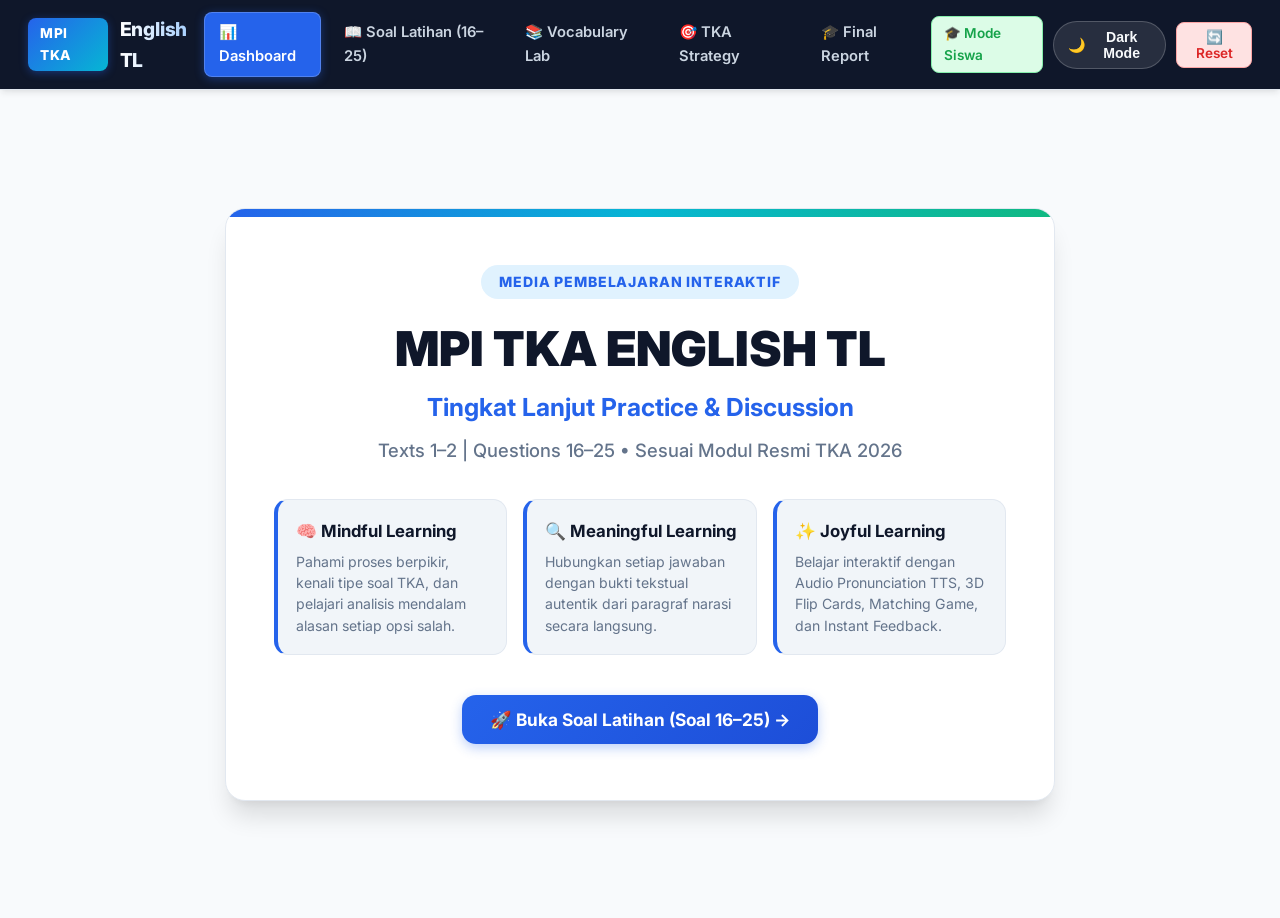
==== commit eb3d9a0c: "Thorough update: fix all hardcoded question totals to 10 questions (Soal 16-25) and 20 vocab words a" ====
--- a/index.html
+++ b/index.html
@@ -29,6 +29,7 @@
       <nav>
         <ul class="nav-links">
           <li class="nav-item active" data-view="dashboard" onclick="setView('dashboard')">📊 Dashboard</li>
+          <li class="nav-item" data-view="text_workspace" onclick="openTextWorkspace(1)">📖 Soal Latihan (16–25)</li>
           <li class="nav-item" data-view="vocab_lab" onclick="setView('vocab_lab')">📚 Vocabulary Lab</li>
           <li class="nav-item" data-view="tka_strategy" onclick="setView('tka_strategy')">🎯 TKA Strategy</li>
           <li class="nav-item" data-view="final_review" onclick="setView('final_review')">🎓 Final Report</li>
@@ -76,8 +77,8 @@
             </div>
 
             <div>
-              <button class="btn btn-primary btn-lg" onclick="setView('dashboard')">
-                🚀 START LEARNING
+              <button class="btn btn-primary btn-lg" onclick="openTextWorkspace(1)">
+                🚀 Buka Soal Latihan (Soal 16–25) →
               </button>
             </div>
           </div>
@@ -127,7 +128,7 @@
               <div class="dev-detail-icon">🎯</div>
               <div>
                 <div class="dev-detail-label">Subject & Program</div>
-                <div class="dev-detail-value">TKA SMA English Wajib — Narrative Text Competency</div>
+                <div class="dev-detail-value">TKA SMA English TL — Discussion & Exposition Competency</div>
               </div>
             </div>
 
@@ -152,7 +153,7 @@
               <div class="hub-icon-box">📚</div>
               <div>
                 <h3 style="font-size: 1.25rem; font-weight: 800; color: var(--text-main); margin-bottom: 4px;">Vocabulary Lab</h3>
-                <p style="font-size: 0.9rem; color: var(--text-muted);">60 Kosakata sulit dari Text 1–4, Audio Pengucapan, Flip Cards & Matching Game.</p>
+                <p style="font-size: 0.9rem; color: var(--text-muted);">20 Kosakata pilihan dari Text 1–2, Audio Pengucapan, Flip Cards & Matching Game.</p>
               </div>
             </div>
             <span class="btn btn-outline btn-sm">Open Lab →</span>
@@ -175,7 +176,7 @@
           <div class="stat-card">
             <div class="stat-icon">📝</div>
             <div>
-              <div class="stat-val" id="stat-total-questions">0/25</div>
+              <div class="stat-val" id="stat-total-questions">0/10</div>
               <div class="stat-label">Questions Completed</div>
             </div>
           </div>
@@ -190,13 +191,13 @@
             <div class="stat-icon">📖</div>
             <div>
               <div class="stat-val">4 Texts</div>
-              <div class="stat-label">Narrative Text Sets</div>
+              <div class="stat-label">TKA TL Text Sets</div>
             </div>
           </div>
           <div class="stat-card">
             <div class="stat-icon">📚</div>
             <div>
-              <div class="stat-val">60 Words</div>
+              <div class="stat-val">20 Words</div>
               <div class="stat-label">Vocabulary Bank</div>
             </div>
           </div>
@@ -211,12 +212,12 @@
         <div class="mode-triggers-grid">
           <div>
             <h3 style="font-size: 1.2rem; font-weight: 800; color: var(--text-main); margin-bottom: 4px;">🚀 Complete Exam & Challenge Hub</h3>
-            <p style="font-size: 0.92rem; color: var(--text-muted);">Kerjakan simulasi ujian penuh (25 soal), acak urutan soal, atau fokus mendalami soal yang pernah salah.</p>
+            <p style="font-size: 0.92rem; color: var(--text-muted);">Kerjakan simulasi latihan penuh (10 soal), acak urutan soal, atau fokus mendalami soal yang pernah salah.</p>
           </div>
           <div style="display: flex; gap: 12px; flex-wrap: wrap;">
             <button class="btn btn-outline" onclick="startTestMode('random')">🎲 Random Mode</button>
             <button class="btn btn-outline" onclick="startTestMode('review_mistakes')">⚠️ Review Mistakes</button>
-            <button class="btn btn-primary" onclick="startTestMode('full_test')">⏱️ Full Test (25 Qs)</button>
+            <button class="btn btn-primary" onclick="startTestMode('full_test')">⏱️ Full Test (10 Qs)</button>
           </div>
         </div>
 
@@ -282,18 +283,16 @@
           <div style="background: var(--bg-card); padding: 24px 30px; border-radius: 14px; border: 1px solid var(--border-color); display: flex; justify-content: space-between; align-items: center; flex-wrap: wrap; gap: 16px;">
             <div>
               <h2 style="font-size: 1.6rem; font-weight: 900; color: var(--text-main); margin-bottom: 4px;">📚 Vocabulary Lab</h2>
-              <p style="font-size: 0.95rem; color: var(--text-muted);">Eksplorasi 60 kosakata pilihan dari Text 1 hingga Text 4 lengkap dengan audio pengucapan & latihan interaktif.</p>
+              <p style="font-size: 0.95rem; color: var(--text-muted);">Eksplorasi kosakata pilihan dari Text 1 & Text 2 TKA English TL lengkap dengan audio pengucapan & latihan interaktif.</p>
             </div>
             <button class="btn btn-secondary btn-sm" onclick="setView('dashboard')">← Back to Dashboard</button>
           </div>
 
           <!-- Filter by Text -->
           <div class="vocab-filter-pills">
-            <button class="vocab-filter-pill active" data-textfilter="all" onclick="filterVocabByText('all')">All Texts (60 Words)</button>
-            <button class="vocab-filter-pill" data-textfilter="1" onclick="filterVocabByText(1)">Text 1: Naka Cave (15)</button>
-            <button class="vocab-filter-pill" data-textfilter="2" onclick="filterVocabByText(2)">Text 2: Miller's Daughter (15)</button>
-            <button class="vocab-filter-pill" data-textfilter="3" onclick="filterVocabByText(3)">Text 3: Nightingale & Owl (15)</button>
-            <button class="vocab-filter-pill" data-textfilter="4" onclick="filterVocabByText(4)">Text 4: Descent of Inanna (15)</button>
+            <button class="vocab-filter-pill active" data-textfilter="all" onclick="filterVocabByText('all')">All Texts (20 Words)</button>
+            <button class="vocab-filter-pill" data-textfilter="1" onclick="filterVocabByText(1)">Text 1: Migration (10)</button>
+            <button class="vocab-filter-pill" data-textfilter="2" onclick="filterVocabByText(2)">Text 2: Poetry & Emotion (10)</button>
           </div>
 
           <!-- Activity Nav -->
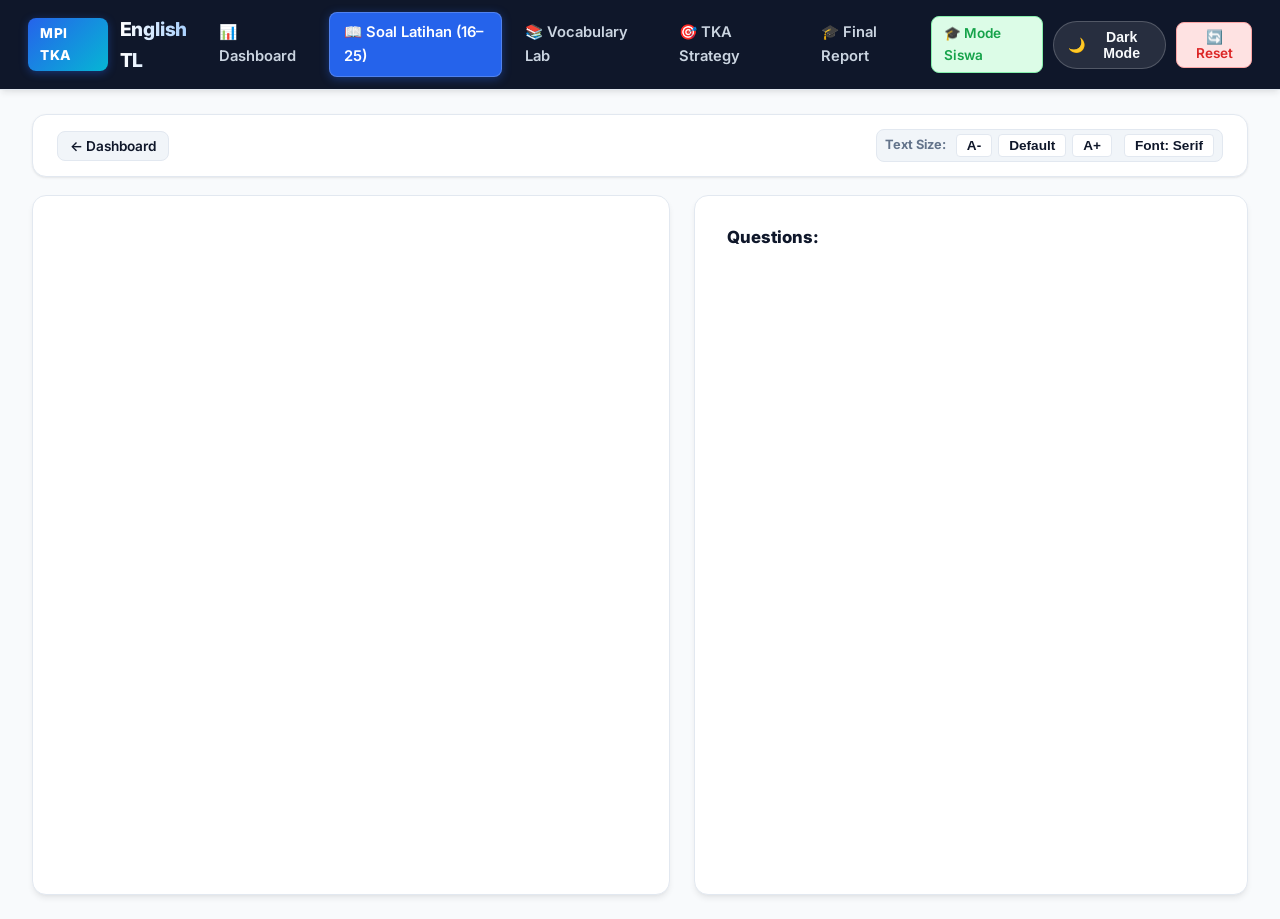
==== commit e0193ca3: "Open questions and reading workspace directly on page load" ====
--- a/index.html
+++ b/index.html
@@ -53,7 +53,7 @@
     <main class="main-view">
 
       <!-- 1. LANDING PAGE VIEW -->
-      <section id="view-landing" class="view-section active">
+      <section id="view-landing" class="view-section">
         <div class="hero-container">
           <div class="hero-card">
             <span class="hero-subtitle-tag">MEDIA PEMBELAJARAN INTERAKTIF</span>
@@ -224,7 +224,7 @@
       </section>
 
       <!-- 3. SIDE-BY-SIDE TEXT WORKSPACE (LEFT: READ TEXT | RIGHT: PRACTICE QUESTIONS) -->
-      <section id="view-text_workspace" class="view-section">
+      <section id="view-text_workspace" class="view-section active">
         
         <!-- Top Toolbar -->
         <div class="workspace-top-bar">
